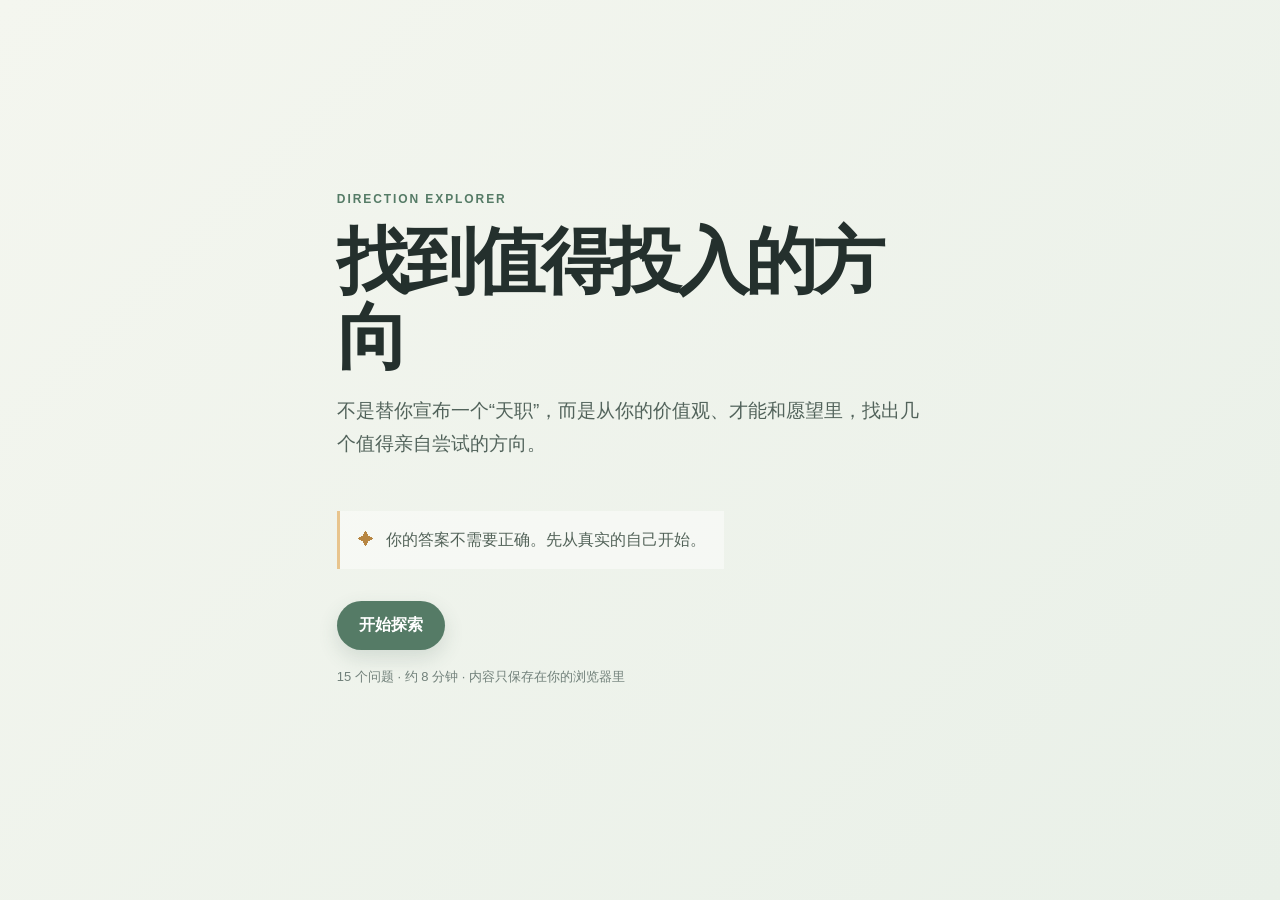
==== index.html @ 03f5c422 "build direction explorer prototype" ====
<!doctype html>
<html lang="zh-CN">
  <head>
    <meta charset="UTF-8" />
    <meta name="viewport" content="width=device-width, initial-scale=1.0" />
    <title>找到值得投入的方向</title>
    <link rel="stylesheet" href="styles.css" />
  </head>
  <body>
    <main class="shell">
      <section id="intro-view" class="view intro-view">
        <div class="eyebrow">DIRECTION EXPLORER</div>
        <h1>找到值得投入的方向</h1>
        <p class="lead">
          不是替你宣布一个“天职”，而是从你的价值观、才能和愿望里，找出几个值得亲自尝试的方向。
        </p>
        <div class="intro-note">
          <span class="note-mark">✦</span>
          <span>你的答案不需要正确。先从真实的自己开始。</span>
        </div>
        <button id="start-button" class="primary-button">开始探索</button>
        <p class="microcopy">15 个问题 · 约 8 分钟 · 内容只保存在你的浏览器里</p>
      </section>

      <section id="question-view" class="view hidden">
        <header class="question-header">
          <button id="back-button" class="text-button">← 返回</button>
          <div class="progress-copy"><span id="question-number">1</span> / 15</div>
          <div class="progress-track"><div id="progress-bar" class="progress-bar"></div></div>
        </header>
        <div class="question-area">
          <div id="category-label" class="eyebrow">价值观</div>
          <h2 id="question-title"></h2>
          <p id="question-hint" class="question-hint"></p>
          <textarea id="answer-input" rows="7" placeholder="写下你真实想到的内容，不用组织得很完美"></textarea>
          <div class="question-actions">
            <button id="skip-button" class="text-button">暂时跳过</button>
            <button id="next-button" class="primary-button">下一题 →</button>
          </div>
        </div>
      </section>

      <section id="results-view" class="view hidden">
        <div class="eyebrow">YOUR DIRECTION MATERIALS</div>
        <h1>这是你暂时呈现出的方向</h1>
        <p class="lead result-lead">
          下面不是最终答案，只是从你的回答里整理出的几种可能。你可以先选择一个，在现实生活中试试看。
        </p>
        <div id="result-content"></div>
        <div class="result-actions">
          <button id="restart-button" class="secondary-button">重新探索</button>
          <button id="copy-button" class="primary-button">复制我的结果</button>
        </div>
      </section>
    </main>
    <script src="app.js"></script>
  </body>
</html>
---- styles.css ----
:root {
  --ink: #24302d;
  --muted: #71807a;
  --soft: #f2f5ef;
  --paper: #fcfcf8;
  --line: #dce5dc;
  --accent: #557b66;
  --accent-dark: #3d604e;
  --warm: #e8c48d;
}

* { box-sizing: border-box; }

body {
  margin: 0;
  min-width: 320px;
  color: var(--ink);
  background: linear-gradient(135deg, #f4f6ef 0%, #e9f0e8 100%);
  font-family: -apple-system, BlinkMacSystemFont, "SF Pro Display", "PingFang SC", "Microsoft YaHei", sans-serif;
}

.shell {
  width: min(100% - 32px, 760px);
  min-height: 100vh;
  margin: 0 auto;
  padding: 42px 0 64px;
}

.view {
  min-height: calc(100vh - 106px);
  display: flex;
  flex-direction: column;
  justify-content: center;
}

.intro-view { align-items: flex-start; padding: 8vh 6vw; }
.hidden { display: none !important; }

.eyebrow {
  color: var(--accent);
  font-size: 12px;
  font-weight: 700;
  letter-spacing: .16em;
  text-transform: uppercase;
}

h1, h2, p { margin-top: 0; }
h1 { max-width: 640px; margin: 18px 0; font-size: clamp(40px, 8vw, 72px); line-height: 1.05; letter-spacing: -.055em; font-weight: 700; }
h2 { max-width: 680px; margin: 18px 0 10px; font-size: clamp(30px, 5vw, 48px); line-height: 1.15; letter-spacing: -.04em; }
.lead { max-width: 600px; color: #52635b; font-size: 19px; line-height: 1.75; }
.intro-note { display: flex; gap: 12px; align-items: center; max-width: 540px; margin: 32px 0; padding: 16px 18px; border-left: 3px solid var(--warm); color: #536359; line-height: 1.6; background: rgba(255,255,255,.42); }
.note-mark { color: #b78642; }
.microcopy { margin: 18px 0 0; color: var(--muted); font-size: 13px; }

button { border: 0; font: inherit; cursor: pointer; }
.primary-button, .secondary-button { padding: 14px 22px; border-radius: 999px; font-weight: 700; transition: transform .15s, background .15s; }
.primary-button { color: white; background: var(--accent); box-shadow: 0 8px 20px rgba(61,96,78,.16); }
.primary-button:hover { background: var(--accent-dark); transform: translateY(-1px); }
.secondary-button { color: var(--accent-dark); background: white; border: 1px solid var(--line); }
.text-button { padding: 8px 0; color: var(--muted); background: transparent; }
.text-button:hover { color: var(--accent-dark); }

.question-header { align-self: stretch; padding: 8px 0 0; }
.progress-copy { margin-top: 34px; color: var(--muted); font-size: 13px; }
.progress-track { height: 5px; margin-top: 10px; overflow: hidden; border-radius: 99px; background: var(--line); }
.progress-bar { height: 100%; width: 6.66%; border-radius: inherit; background: var(--accent); transition: width .25s ease; }
.question-area { width: min(100%, 660px); margin: 0 auto; padding: 8vh 4vw; }
.question-hint { color: var(--muted); line-height: 1.6; }
textarea { width: 100%; resize: vertical; margin-top: 22px; padding: 18px; border: 1px solid var(--line); border-radius: 16px; outline: none; color: var(--ink); background: rgba(255,255,255,.78); font: inherit; font-size: 17px; line-height: 1.65; }
textarea:focus { border-color: var(--accent); box-shadow: 0 0 0 4px rgba(85,123,102,.1); }
.question-actions, .result-actions { display: flex; align-items: center; justify-content: space-between; gap: 16px; margin-top: 24px; }

.result-lead { margin-bottom: 30px; }
.result-card { padding: 24px; margin: 14px 0; border: 1px solid var(--line); border-radius: 20px; background: rgba(255,255,255,.7); }
.result-card h3 { margin: 0 0 8px; font-size: 22px; }
.result-card p { margin: 0; color: #607067; line-height: 1.65; }
.material-grid { display: grid; grid-template-columns: repeat(3, 1fr); gap: 12px; margin: 30px 0; }
.material { padding: 18px; border-radius: 16px; background: rgba(255,255,255,.58); }
.material strong { display: block; margin-bottom: 7px; color: var(--accent-dark); font-size: 13px; }
.material span { color: #5f6d65; line-height: 1.55; }

@media (max-width: 600px) {
  .shell { width: min(100% - 24px, 760px); padding-top: 24px; }
  .intro-view { padding: 6vh 4vw; }
  .question-area { padding: 7vh 2vw; }
  .material-grid { grid-template-columns: 1fr; }
  .question-actions, .result-actions { align-items: stretch; flex-direction: column-reverse; }
  .question-actions .text-button { align-self: center; }
  .question-actions .primary-button, .result-actions button { width: 100%; }
}
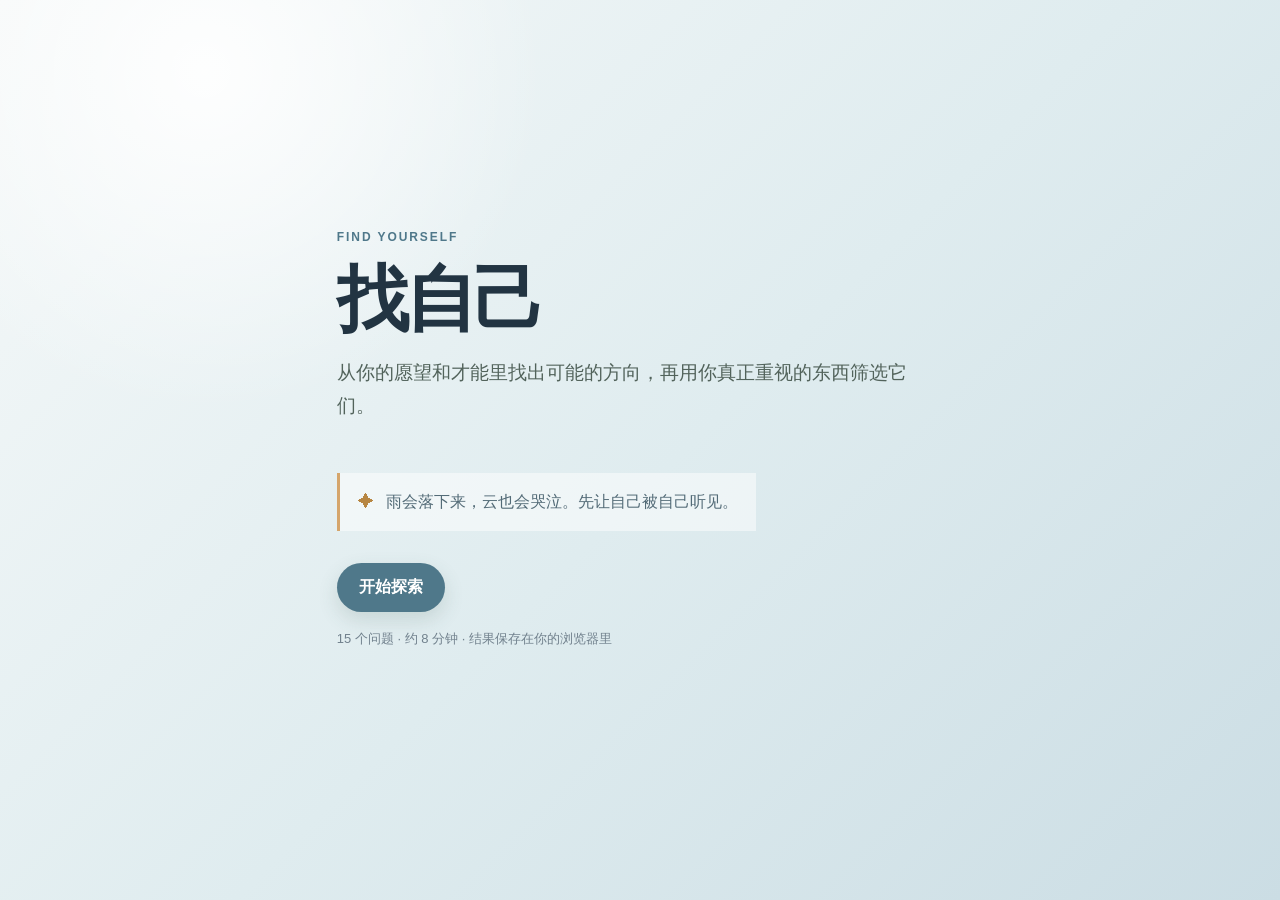
==== commit 2bc9f106: "preserve and show submitted answers" ====
--- a/index.html
+++ b/index.html
@@ -3,23 +3,24 @@
   <head>
     <meta charset="UTF-8" />
     <meta name="viewport" content="width=device-width, initial-scale=1.0" />
-    <title>找到值得投入的方向</title>
+    <title>找自己</title>
     <link rel="stylesheet" href="styles.css" />
   </head>
   <body>
     <main class="shell">
       <section id="intro-view" class="view intro-view">
-        <div class="eyebrow">DIRECTION EXPLORER</div>
-        <h1>找到值得投入的方向</h1>
+        <div class="eyebrow">FIND YOURSELF</div>
+        <h1>找自己</h1>
         <p class="lead">
-          不是替你宣布一个“天职”，而是从你的价值观、才能和愿望里，找出几个值得亲自尝试的方向。
+          从你的愿望和才能里找出可能的方向，再用你真正重视的东西筛选它们。
         </p>
         <div class="intro-note">
           <span class="note-mark">✦</span>
-          <span>你的答案不需要正确。先从真实的自己开始。</span>
+          <span>雨会落下来，云也会哭泣。先让自己被自己听见。</span>
         </div>
         <button id="start-button" class="primary-button">开始探索</button>
-        <p class="microcopy">15 个问题 · 约 8 分钟 · 内容只保存在你的浏览器里</p>
+        <button id="resume-button" class="secondary-button hidden">查看上次结果</button>
+        <p class="microcopy">15 个问题 · 约 8 分钟 · 结果保存在你的浏览器里</p>
       </section>
 
       <section id="question-view" class="view hidden">
@@ -42,14 +43,16 @@
 
       <section id="results-view" class="view hidden">
         <div class="eyebrow">YOUR DIRECTION MATERIALS</div>
-        <h1>这是你暂时呈现出的方向</h1>
+        <h1>一起把方向找出来</h1>
         <p class="lead result-lead">
-          下面不是最终答案，只是从你的回答里整理出的几种可能。你可以先选择一个，在现实生活中试试看。
+          先看愿望和才能的交集，再用价值观筛选职业和人生方向。每一步都可以修改。
         </p>
         <div id="result-content"></div>
         <div class="result-actions">
           <button id="restart-button" class="secondary-button">重新探索</button>
+          <button id="view-answers-button" class="secondary-button">查看我的回答</button>
           <button id="copy-button" class="primary-button">复制我的结果</button>
+          <button id="download-button" class="secondary-button">下载结果</button>
         </div>
       </section>
     </main>
--- a/styles.css
+++ b/styles.css
@@ -1,12 +1,12 @@
 :root {
-  --ink: #24302d;
-  --muted: #71807a;
-  --soft: #f2f5ef;
-  --paper: #fcfcf8;
-  --line: #dce5dc;
-  --accent: #557b66;
-  --accent-dark: #3d604e;
-  --warm: #e8c48d;
+  --ink: #223442;
+  --muted: #71818d;
+  --soft: #edf3f5;
+  --paper: #fcfdfd;
+  --line: #d6e2e7;
+  --accent: #4f788a;
+  --accent-dark: #365c6d;
+  --warm: #d5a56b;
 }
 
 * { box-sizing: border-box; }
@@ -15,7 +15,7 @@
   margin: 0;
   min-width: 320px;
   color: var(--ink);
-  background: linear-gradient(135deg, #f4f6ef 0%, #e9f0e8 100%);
+  background: radial-gradient(circle at 16% 8%, rgba(255,255,255,.9), transparent 25%), linear-gradient(135deg, #f6f9f9 0%, #dfecef 52%, #cbdde4 100%);
   font-family: -apple-system, BlinkMacSystemFont, "SF Pro Display", "PingFang SC", "Microsoft YaHei", sans-serif;
 }
 
@@ -48,7 +48,7 @@
 h1 { max-width: 640px; margin: 18px 0; font-size: clamp(40px, 8vw, 72px); line-height: 1.05; letter-spacing: -.055em; font-weight: 700; }
 h2 { max-width: 680px; margin: 18px 0 10px; font-size: clamp(30px, 5vw, 48px); line-height: 1.15; letter-spacing: -.04em; }
 .lead { max-width: 600px; color: #52635b; font-size: 19px; line-height: 1.75; }
-.intro-note { display: flex; gap: 12px; align-items: center; max-width: 540px; margin: 32px 0; padding: 16px 18px; border-left: 3px solid var(--warm); color: #536359; line-height: 1.6; background: rgba(255,255,255,.42); }
+.intro-note { display: flex; gap: 12px; align-items: center; max-width: 540px; margin: 32px 0; padding: 16px 18px; border-left: 3px solid var(--warm); color: #536b77; line-height: 1.6; background: rgba(255,255,255,.5); }
 .note-mark { color: #b78642; }
 .microcopy { margin: 18px 0 0; color: var(--muted); font-size: 13px; }
 
@@ -69,8 +69,37 @@
 textarea { width: 100%; resize: vertical; margin-top: 22px; padding: 18px; border: 1px solid var(--line); border-radius: 16px; outline: none; color: var(--ink); background: rgba(255,255,255,.78); font: inherit; font-size: 17px; line-height: 1.65; }
 textarea:focus { border-color: var(--accent); box-shadow: 0 0 0 4px rgba(85,123,102,.1); }
 .question-actions, .result-actions { display: flex; align-items: center; justify-content: space-between; gap: 16px; margin-top: 24px; }
+.result-actions { justify-content: flex-end; flex-wrap: wrap; }
 
 .result-lead { margin-bottom: 30px; }
+.analysis-step { margin: 34px 0 0; padding-top: 28px; border-top: 1px solid var(--line); }
+.step-heading { display: flex; align-items: baseline; gap: 10px; margin-bottom: 14px; }
+.step-number { color: var(--accent); font-size: 13px; font-weight: 700; letter-spacing: .08em; }
+.step-heading h2 { margin: 0; font-size: 28px; }
+.step-description { max-width: 650px; color: var(--muted); line-height: 1.65; }
+.material-list { display: grid; grid-template-columns: 1fr 1fr; gap: 12px; margin: 18px 0; }
+.material-list .material { min-height: 120px; }
+.match-card, .direction-choice, .value-filter { padding: 18px; margin: 12px 0; border: 1px solid var(--line); border-radius: 16px; background: rgba(255,255,255,.68); }
+.match-card { display: flex; align-items: center; justify-content: space-between; gap: 18px; }
+.match-card strong, .direction-choice strong { display: block; margin-bottom: 5px; }
+.match-card p, .direction-choice p, .value-filter p { margin: 0; color: #607067; line-height: 1.55; }
+.match-check { flex: 0 0 auto; color: var(--accent-dark); white-space: nowrap; font-size: 14px; }
+.match-check input { width: 18px; height: 18px; margin-right: 7px; vertical-align: middle; accent-color: var(--accent); }
+.analysis-button { margin-top: 8px; }
+.direction-choice { display: flex; gap: 14px; align-items: flex-start; }
+.direction-choice input { width: 18px; height: 18px; margin-top: 4px; accent-color: var(--accent); }
+.value-filter { display: flex; align-items: center; justify-content: space-between; gap: 16px; }
+.value-buttons { display: flex; gap: 6px; flex-wrap: wrap; }
+.value-button { padding: 8px 11px; border: 1px solid var(--line); border-radius: 999px; color: var(--muted); background: white; font-size: 13px; }
+.value-button.active { color: white; border-color: var(--accent); background: var(--accent); }
+.final-direction { padding: 20px; margin: 12px 0; border-left: 3px solid var(--warm); border-radius: 0 14px 14px 0; background: rgba(255,255,255,.68); }
+.final-direction strong { display: block; margin-bottom: 6px; font-size: 19px; }
+.final-direction span { color: #607067; line-height: 1.55; }
+.response-list { margin-top: 16px; }
+.response-item { padding: 14px 0; border-bottom: 1px solid var(--line); }
+.response-item:last-child { border-bottom: 0; }
+.response-item strong { display: block; margin-bottom: 6px; color: var(--accent-dark); font-size: 14px; }
+.response-item p { margin: 0; color: #5f6d65; line-height: 1.6; white-space: pre-wrap; }
 .result-card { padding: 24px; margin: 14px 0; border: 1px solid var(--line); border-radius: 20px; background: rgba(255,255,255,.7); }
 .result-card h3 { margin: 0 0 8px; font-size: 22px; }
 .result-card p { margin: 0; color: #607067; line-height: 1.65; }
@@ -84,6 +113,8 @@
   .intro-view { padding: 6vh 4vw; }
   .question-area { padding: 7vh 2vw; }
   .material-grid { grid-template-columns: 1fr; }
+  .material-list { grid-template-columns: 1fr; }
+  .match-card, .value-filter { align-items: flex-start; flex-direction: column; }
   .question-actions, .result-actions { align-items: stretch; flex-direction: column-reverse; }
   .question-actions .text-button { align-self: center; }
   .question-actions .primary-button, .result-actions button { width: 100%; }
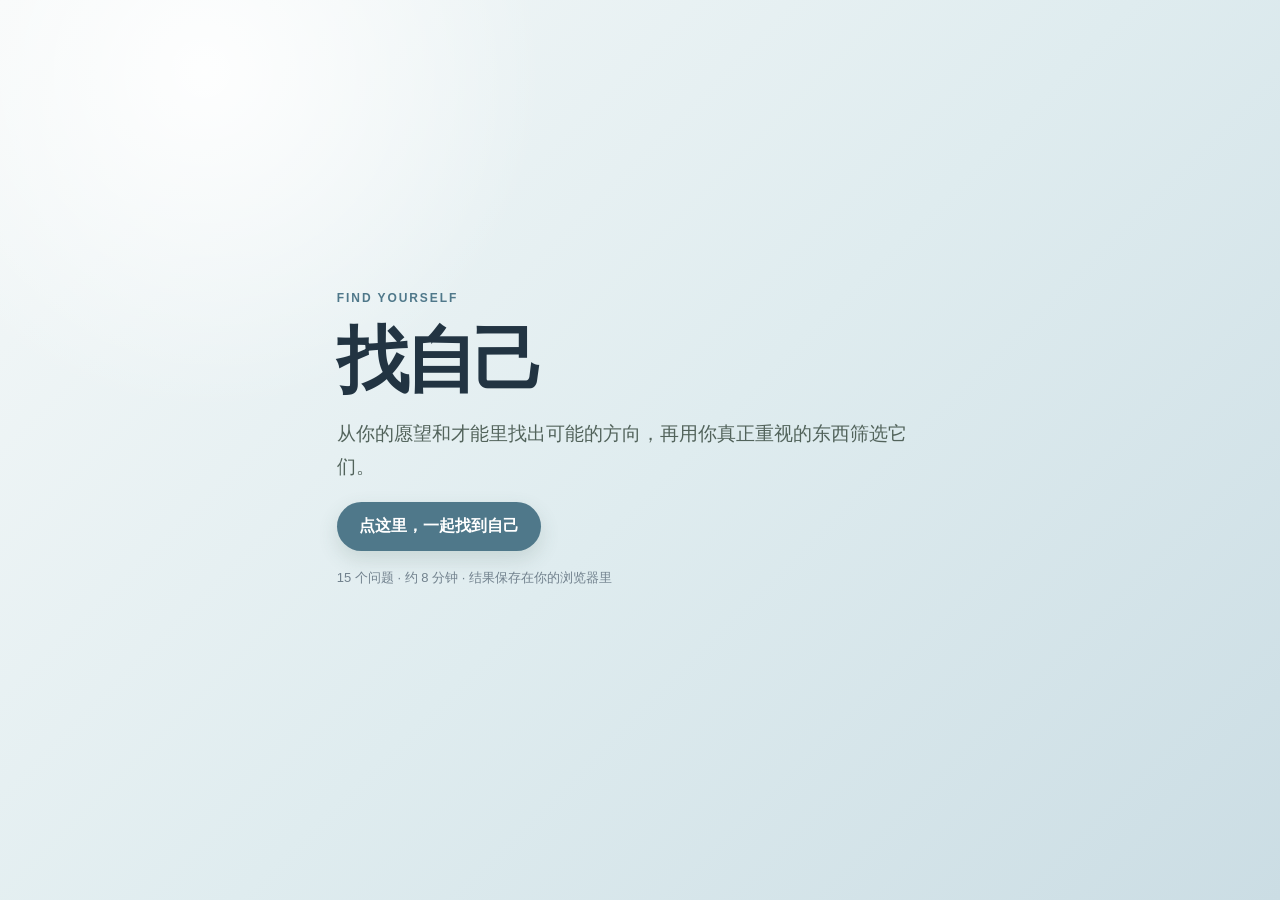
==== commit bd205153: "simplify welcome and add question guidance" ====
--- a/index.html
+++ b/index.html
@@ -14,11 +14,7 @@
         <p class="lead">
           从你的愿望和才能里找出可能的方向，再用你真正重视的东西筛选它们。
         </p>
-        <div class="intro-note">
-          <span class="note-mark">✦</span>
-          <span>雨会落下来，云也会哭泣。先让自己被自己听见。</span>
-        </div>
-        <button id="start-button" class="primary-button">开始探索</button>
+        <button id="start-button" class="primary-button">点这里，一起找到自己</button>
         <button id="resume-button" class="secondary-button hidden">查看上次结果</button>
         <p class="microcopy">15 个问题 · 约 8 分钟 · 结果保存在你的浏览器里</p>
       </section>
@@ -31,8 +27,12 @@
         </header>
         <div class="question-area">
           <div id="category-label" class="eyebrow">价值观</div>
-          <h2 id="question-title"></h2>
+          <div class="question-title-row">
+            <h2 id="question-title"></h2>
+            <button id="question-help-button" class="help-button" aria-expanded="false" aria-controls="question-help">?</button>
+          </div>
           <p id="question-hint" class="question-hint"></p>
+          <div id="question-help" class="help-panel hidden"></div>
           <textarea id="answer-input" rows="7" placeholder="写下你真实想到的内容，不用组织得很完美"></textarea>
           <div class="question-actions">
             <button id="skip-button" class="text-button">暂时跳过</button>
@@ -42,7 +42,7 @@
       </section>
 
       <section id="results-view" class="view hidden">
-        <div class="eyebrow">YOUR DIRECTION MATERIALS</div>
+        <div class="eyebrow">FIND YOURSELF</div>
         <h1>一起把方向找出来</h1>
         <p class="lead result-lead">
           先看愿望和才能的交集，再用价值观筛选职业和人生方向。每一步都可以修改。
--- a/styles.css
+++ b/styles.css
@@ -65,6 +65,12 @@
 .progress-track { height: 5px; margin-top: 10px; overflow: hidden; border-radius: 99px; background: var(--line); }
 .progress-bar { height: 100%; width: 6.66%; border-radius: inherit; background: var(--accent); transition: width .25s ease; }
 .question-area { width: min(100%, 660px); margin: 0 auto; padding: 8vh 4vw; }
+.question-title-row { display: flex; align-items: flex-start; gap: 16px; }
+.question-title-row h2 { flex: 1; }
+.help-button { flex: 0 0 auto; width: 32px; height: 32px; margin-top: 22px; border: 1px solid var(--line); border-radius: 50%; color: var(--accent-dark); background: rgba(255,255,255,.7); font-weight: 700; }
+.help-button:hover, .help-button[aria-expanded="true"] { color: white; border-color: var(--accent); background: var(--accent); }
+.help-panel { margin-top: 18px; padding: 16px 18px; border-left: 3px solid var(--warm); border-radius: 0 12px 12px 0; color: #5f6d75; background: rgba(255,255,255,.62); line-height: 1.65; }
+.help-panel strong { color: var(--accent-dark); }
 .question-hint { color: var(--muted); line-height: 1.6; }
 textarea { width: 100%; resize: vertical; margin-top: 22px; padding: 18px; border: 1px solid var(--line); border-radius: 16px; outline: none; color: var(--ink); background: rgba(255,255,255,.78); font: inherit; font-size: 17px; line-height: 1.65; }
 textarea:focus { border-color: var(--accent); box-shadow: 0 0 0 4px rgba(85,123,102,.1); }
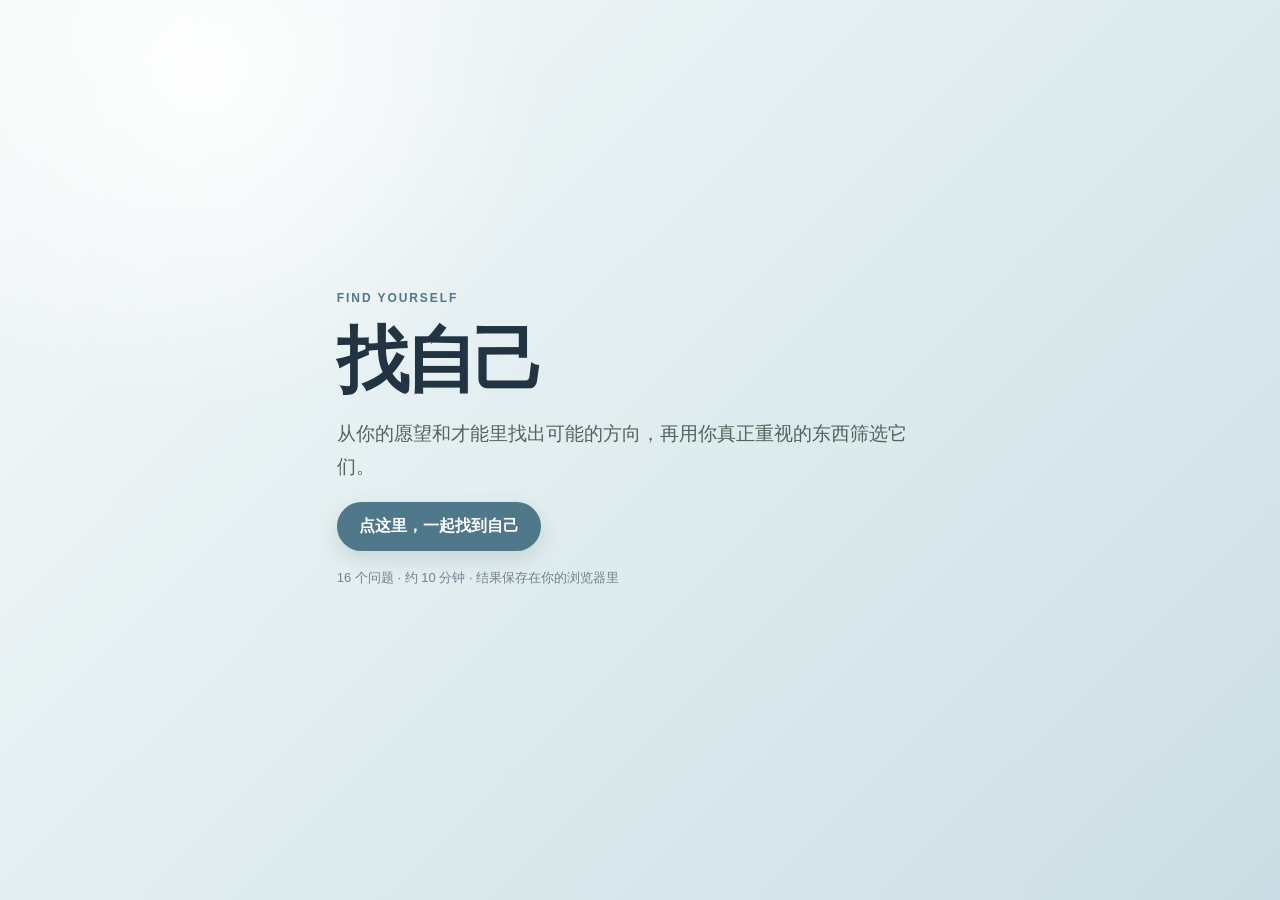
==== commit 22c88a5f: "restructure results into summary careers and values" ====
--- a/index.html
+++ b/index.html
@@ -16,13 +16,13 @@
         </p>
         <button id="start-button" class="primary-button">点这里，一起找到自己</button>
         <button id="resume-button" class="secondary-button hidden">查看上次结果</button>
-        <p class="microcopy">15 个问题 · 约 8 分钟 · 结果保存在你的浏览器里</p>
+        <p class="microcopy">16 个问题 · 约 10 分钟 · 结果保存在你的浏览器里</p>
       </section>
 
       <section id="question-view" class="view hidden">
         <header class="question-header">
           <button id="back-button" class="text-button">← 返回</button>
-          <div class="progress-copy"><span id="question-number">1</span> / 15</div>
+          <div class="progress-copy"><span id="question-number">1</span> / 16</div>
           <div class="progress-track"><div id="progress-bar" class="progress-bar"></div></div>
         </header>
         <div class="question-area">
@@ -47,6 +47,11 @@
         <p class="lead result-lead">
           先看愿望和才能的交集，再用价值观筛选职业和人生方向。每一步都可以修改。
         </p>
+        <nav id="results-nav" class="results-nav" aria-label="结果页面">
+          <button class="results-tab active" data-page="0">1 整理自己</button>
+          <button class="results-tab" data-page="1">2 选择方向</button>
+          <button class="results-tab" data-page="2">3 比对价值观</button>
+        </nav>
         <div id="result-content"></div>
         <div class="result-actions">
           <button id="restart-button" class="secondary-button">重新探索</button>
--- a/styles.css
+++ b/styles.css
@@ -78,6 +78,39 @@
 .result-actions { justify-content: flex-end; flex-wrap: wrap; }
 
 .result-lead { margin-bottom: 30px; }
+.results-nav { display: flex; gap: 8px; margin: 24px 0 8px; padding-bottom: 10px; border-bottom: 1px solid var(--line); overflow-x: auto; }
+.results-tab { padding: 10px 14px; border: 1px solid transparent; border-radius: 999px; color: var(--muted); background: transparent; white-space: nowrap; font-weight: 700; }
+.results-tab:hover { color: var(--accent-dark); background: rgba(255,255,255,.55); }
+.results-tab.active { color: white; background: var(--accent); }
+.summary-grid { display: grid; grid-template-columns: repeat(3, 1fr); gap: 12px; margin: 18px 0; }
+.summary-card { min-height: 190px; padding: 20px; border: 1px solid var(--line); border-radius: 18px; background: rgba(255,255,255,.68); }
+.summary-card h3 { margin: 0 0 10px; color: var(--accent-dark); }
+.summary-card p { color: #5f6d75; line-height: 1.6; white-space: pre-wrap; }
+.keyword-row { display: flex; flex-wrap: wrap; gap: 6px; margin: 10px 0 14px; }
+.keyword { padding: 5px 9px; border-radius: 999px; color: var(--accent-dark); background: #e2edf0; font-size: 13px; }
+.life-card { padding: 22px; margin: 14px 0; border-left: 3px solid var(--warm); border-radius: 0 16px 16px 0; background: rgba(255,255,255,.68); }
+.life-card h3 { margin: 0 0 8px; }
+.life-card p { margin: 0; color: #5f6d75; white-space: pre-wrap; line-height: 1.65; }
+.career-grid { display: grid; gap: 14px; margin-top: 18px; }
+.career-card { padding: 20px; border: 1px solid var(--line); border-radius: 18px; background: rgba(255,255,255,.68); }
+.career-card.selected { border-color: var(--accent); box-shadow: 0 0 0 3px rgba(79,120,138,.11); }
+.career-top { display: flex; gap: 14px; align-items: flex-start; }
+.career-top input { width: 19px; height: 19px; margin-top: 4px; accent-color: var(--accent); }
+.career-top h3 { margin: 0 0 6px; font-size: 21px; }
+.career-card p { margin: 7px 0 0; color: #5f6d75; line-height: 1.6; }
+.career-meta { display: grid; grid-template-columns: 1fr 1fr; gap: 10px; margin-top: 15px; }
+.career-meta div { padding: 12px; border-radius: 12px; background: rgba(234,242,244,.7); }
+.career-meta strong { display: block; margin-bottom: 4px; color: var(--accent-dark); font-size: 12px; }
+.comparison-card { padding: 20px; margin: 14px 0; border: 1px solid var(--line); border-radius: 18px; background: rgba(255,255,255,.68); }
+.comparison-card h3 { margin: 0 0 14px; font-size: 22px; }
+.value-comparison { padding: 14px 0; border-top: 1px solid var(--line); }
+.value-comparison:first-of-type { border-top: 0; }
+.value-comparison-header { display: flex; align-items: center; justify-content: space-between; gap: 12px; }
+.fit-label { color: var(--accent-dark); font-weight: 700; }
+.fit-bar { height: 7px; margin: 8px 0; overflow: hidden; border-radius: 99px; background: #e1eaed; }
+.fit-fill { height: 100%; border-radius: inherit; background: var(--accent); }
+.value-comparison p { margin: 0; color: #5f6d75; line-height: 1.6; }
+.research-note { margin: 16px 0; padding: 14px 16px; border: 1px dashed #b8cdd3; border-radius: 14px; color: #60727a; background: rgba(255,255,255,.45); line-height: 1.6; }
 .analysis-step { margin: 34px 0 0; padding-top: 28px; border-top: 1px solid var(--line); }
 .step-heading { display: flex; align-items: baseline; gap: 10px; margin-bottom: 14px; }
 .step-number { color: var(--accent); font-size: 13px; font-weight: 700; letter-spacing: .08em; }
@@ -120,6 +153,8 @@
   .question-area { padding: 7vh 2vw; }
   .material-grid { grid-template-columns: 1fr; }
   .material-list { grid-template-columns: 1fr; }
+  .summary-grid { grid-template-columns: 1fr; }
+  .career-meta { grid-template-columns: 1fr; }
   .match-card, .value-filter { align-items: flex-start; flex-direction: column; }
   .question-actions, .result-actions { align-items: stretch; flex-direction: column-reverse; }
   .question-actions .text-button { align-self: center; }
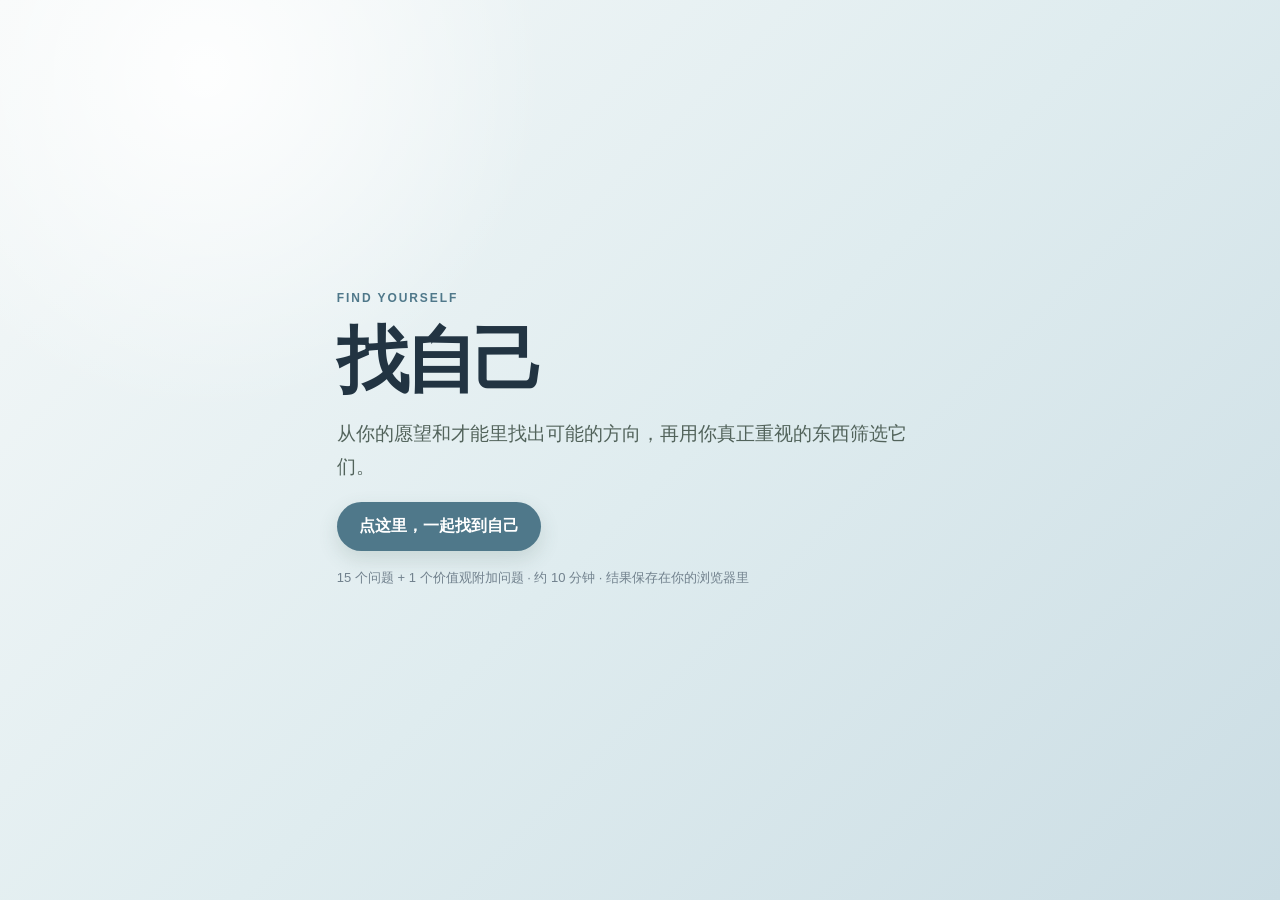
==== commit af29ae59: "prepare static find-yourself site for publishing" ====
--- a/index.html
+++ b/index.html
@@ -16,13 +16,13 @@
         </p>
         <button id="start-button" class="primary-button">点这里，一起找到自己</button>
         <button id="resume-button" class="secondary-button hidden">查看上次结果</button>
-        <p class="microcopy">16 个问题 · 约 10 分钟 · 结果保存在你的浏览器里</p>
+        <p class="microcopy">15 个问题 + 1 个价值观附加问题 · 约 10 分钟 · 结果保存在你的浏览器里</p>
       </section>
 
       <section id="question-view" class="view hidden">
         <header class="question-header">
           <button id="back-button" class="text-button">← 返回</button>
-          <div class="progress-copy"><span id="question-number">1</span> / 16</div>
+          <div class="progress-copy"><span id="question-number">问题 1 / 15</span></div>
           <div class="progress-track"><div id="progress-bar" class="progress-bar"></div></div>
         </header>
         <div class="question-area">
@@ -53,6 +53,7 @@
           <button class="results-tab" data-page="2">3 比对价值观</button>
         </nav>
         <div id="result-content"></div>
+        <section id="answers-panel" class="hidden" aria-live="polite"></section>
         <div class="result-actions">
           <button id="restart-button" class="secondary-button">重新探索</button>
           <button id="view-answers-button" class="secondary-button">查看我的回答</button>
--- a/styles.css
+++ b/styles.css
@@ -86,6 +86,10 @@
 .summary-card { min-height: 190px; padding: 20px; border: 1px solid var(--line); border-radius: 18px; background: rgba(255,255,255,.68); }
 .summary-card h3 { margin: 0 0 10px; color: var(--accent-dark); }
 .summary-card p { color: #5f6d75; line-height: 1.6; white-space: pre-wrap; }
+.summary-points { margin: 14px 0 0; padding-left: 19px; color: #60727a; line-height: 1.6; font-size: 14px; }
+.analysis-status { margin: 16px 0; padding: 12px 15px; border-radius: 12px; color: #60727a; background: rgba(255,255,255,.58); font-size: 14px; line-height: 1.5; }
+.analysis-status.ai-ready { color: #38624f; background: rgba(224,241,231,.8); }
+.analysis-status.local-ready { border: 1px dashed #b8cdd3; }
 .keyword-row { display: flex; flex-wrap: wrap; gap: 6px; margin: 10px 0 14px; }
 .keyword { padding: 5px 9px; border-radius: 999px; color: var(--accent-dark); background: #e2edf0; font-size: 13px; }
 .life-card { padding: 22px; margin: 14px 0; border-left: 3px solid var(--warm); border-radius: 0 16px 16px 0; background: rgba(255,255,255,.68); }
@@ -97,16 +101,40 @@
 .career-top { display: flex; gap: 14px; align-items: flex-start; }
 .career-top input { width: 19px; height: 19px; margin-top: 4px; accent-color: var(--accent); }
 .career-top h3 { margin: 0 0 6px; font-size: 21px; }
+.recommendation-pill { flex: 0 0 auto; padding: 6px 9px; border-radius: 999px; color: var(--accent-dark); background: #e2edf0; font-size: 12px; white-space: nowrap; }
 .career-card p { margin: 7px 0 0; color: #5f6d75; line-height: 1.6; }
+.career-fit-heading { display: flex; justify-content: space-between; gap: 12px; margin-top: 16px; padding-top: 14px; border-top: 1px solid var(--line); color: var(--accent-dark); }
+.career-fit-heading span { color: #60727a; font-size: 14px; }
+.career-fit-columns { display: grid; grid-template-columns: 1fr 1fr; gap: 14px; margin-top: 10px; }
+.career-fit-columns h4 { margin: 0; color: var(--accent-dark); font-size: 14px; }
+.analysis-bullets { margin: 7px 0 0; padding-left: 19px; color: #5f6d75; font-size: 14px; line-height: 1.6; }
 .career-meta { display: grid; grid-template-columns: 1fr 1fr; gap: 10px; margin-top: 15px; }
 .career-meta div { padding: 12px; border-radius: 12px; background: rgba(234,242,244,.7); }
 .career-meta strong { display: block; margin-bottom: 4px; color: var(--accent-dark); font-size: 12px; }
+.detail-button { margin-top: 15px; padding: 10px 14px; font-size: 13px; }
+.career-details { margin-top: 15px; padding-top: 15px; border-top: 1px solid var(--line); }
+.salary-controls { display: flex; align-items: center; gap: 8px; flex-wrap: wrap; margin: 18px 0 4px; color: var(--accent-dark); }
+.salary-controls strong { margin-right: 4px; font-size: 14px; }
+.career-detail-grid { display: grid; grid-template-columns: repeat(3, 1fr); gap: 10px; }
+.career-detail-grid div { padding: 12px; border-radius: 12px; background: rgba(234,242,244,.7); }
+.career-detail-grid strong, .case-block > strong { display: block; margin-bottom: 5px; color: var(--accent-dark); font-size: 12px; }
+.career-detail-grid span, .case-block { color: #5f6d75; line-height: 1.6; font-size: 14px; }
+.income-range { display: block; margin-bottom: 5px; color: var(--accent-dark); }
+.income-median { display: block; margin-bottom: 5px; color: #936b36; }
+.income-note { display: block; margin-top: 5px; font-size: 13px; }
+.case-block { margin-top: 14px; }
+.case-block ul { margin: 6px 0 0; padding-left: 20px; }
+.career-links { margin: 6px 0 0; padding-left: 20px; }
+.career-links a { color: var(--accent-dark); }
 .comparison-card { padding: 20px; margin: 14px 0; border: 1px solid var(--line); border-radius: 18px; background: rgba(255,255,255,.68); }
 .comparison-card h3 { margin: 0 0 14px; font-size: 22px; }
 .value-comparison { padding: 14px 0; border-top: 1px solid var(--line); }
 .value-comparison:first-of-type { border-top: 0; }
 .value-comparison-header { display: flex; align-items: center; justify-content: space-between; gap: 12px; }
 .fit-label { color: var(--accent-dark); font-weight: 700; }
+.overall-judgment { display: flex; justify-content: space-between; gap: 12px; margin: 0 0 10px; padding: 12px 14px; border-radius: 12px; color: #536b77; background: rgba(234,242,244,.7); }
+.overall-judgment strong { color: var(--accent-dark); }
+.constraint-line { margin-top: 9px !important; font-size: 14px; }
 .fit-bar { height: 7px; margin: 8px 0; overflow: hidden; border-radius: 99px; background: #e1eaed; }
 .fit-fill { height: 100%; border-radius: inherit; background: var(--accent); }
 .value-comparison p { margin: 0; color: #5f6d75; line-height: 1.6; }
@@ -125,6 +153,8 @@
 .match-check { flex: 0 0 auto; color: var(--accent-dark); white-space: nowrap; font-size: 14px; }
 .match-check input { width: 18px; height: 18px; margin-right: 7px; vertical-align: middle; accent-color: var(--accent); }
 .analysis-button { margin-top: 8px; }
+.next-step-button { display: block; width: 100%; margin-top: 18px; }
+.next-step-button:disabled { cursor: not-allowed; opacity: .45; transform: none; }
 .direction-choice { display: flex; gap: 14px; align-items: flex-start; }
 .direction-choice input { width: 18px; height: 18px; margin-top: 4px; accent-color: var(--accent); }
 .value-filter { display: flex; align-items: center; justify-content: space-between; gap: 16px; }
@@ -155,6 +185,11 @@
   .material-list { grid-template-columns: 1fr; }
   .summary-grid { grid-template-columns: 1fr; }
   .career-meta { grid-template-columns: 1fr; }
+  .career-fit-columns { grid-template-columns: 1fr; }
+  .career-fit-heading, .overall-judgment { align-items: flex-start; flex-direction: column; }
+  .career-top { flex-wrap: wrap; }
+  .recommendation-pill { margin-left: 33px; }
+  .career-detail-grid { grid-template-columns: 1fr; }
   .match-card, .value-filter { align-items: flex-start; flex-direction: column; }
   .question-actions, .result-actions { align-items: stretch; flex-direction: column-reverse; }
   .question-actions .text-button { align-self: center; }
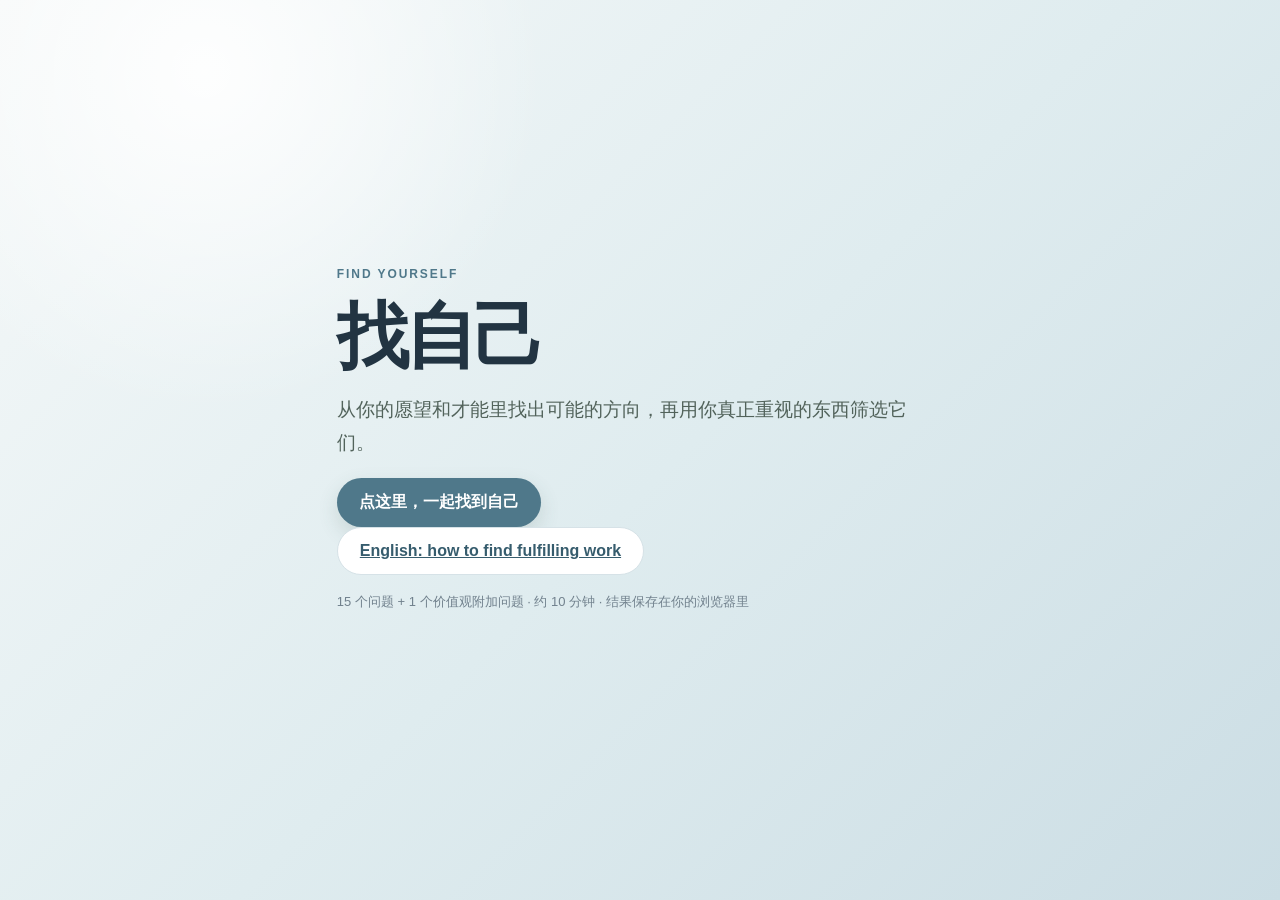
==== commit cad8aa6b: "add English fulfilling work experience" ====
--- a/index.html
+++ b/index.html
@@ -16,6 +16,7 @@
         </p>
         <button id="start-button" class="primary-button">点这里，一起找到自己</button>
         <button id="resume-button" class="secondary-button hidden">查看上次结果</button>
+        <a class="secondary-button language-link" href="en/">English: how to find fulfilling work</a>
         <p class="microcopy">15 个问题 + 1 个价值观附加问题 · 约 10 分钟 · 结果保存在你的浏览器里</p>
       </section>
 
